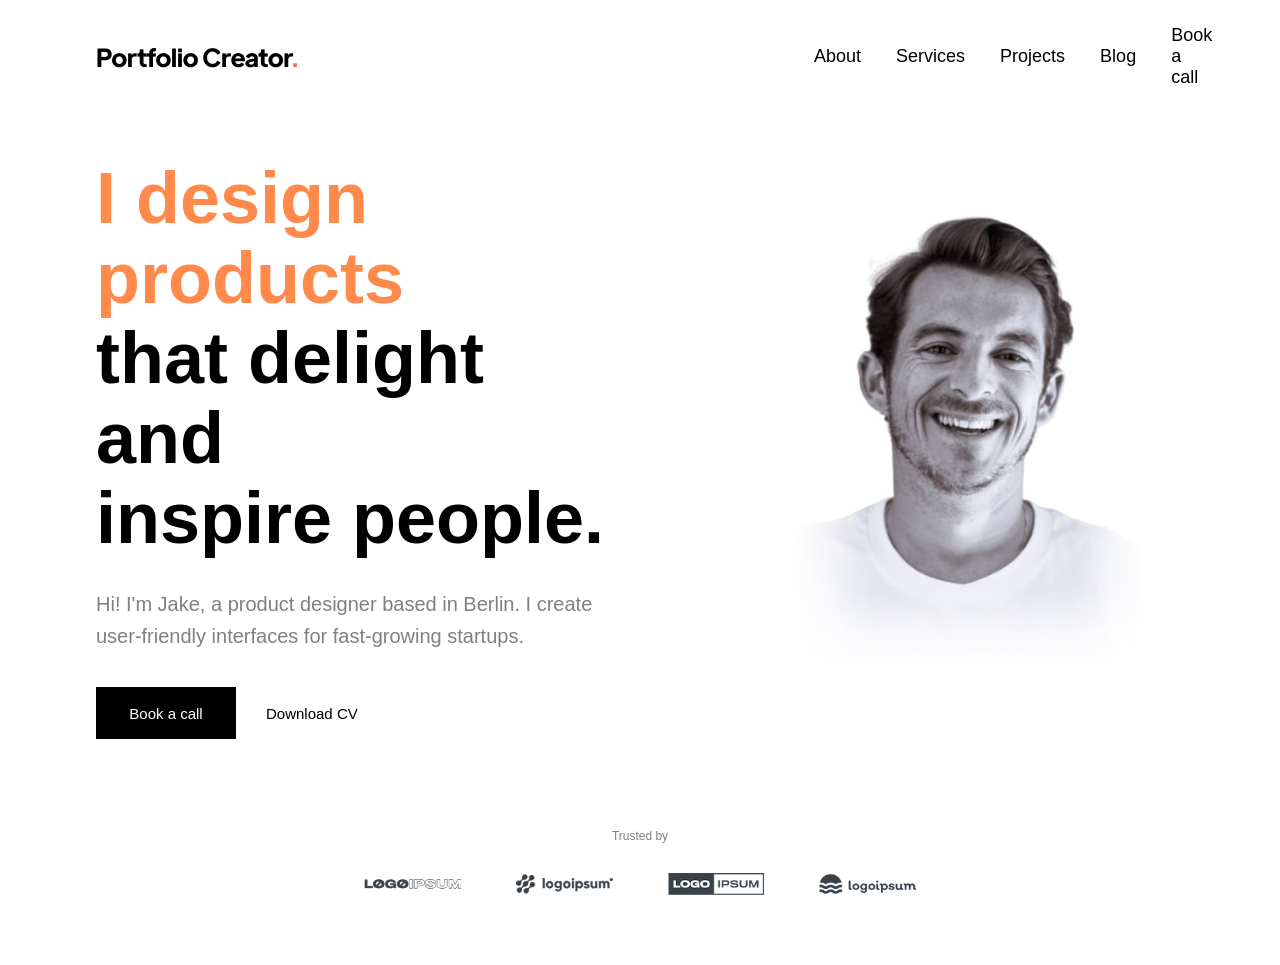
==== homework16-2/index.html @ c56724c5 "homework16" ====
<!doctype html>
<html lang="en">
  <head>
    <meta charset="UTF-8" />
    <meta name="viewport" content="width=device-width, initial-scale=1.0" />
    <title>portfolio creator</title>
    <link rel="stylesheet" href="./style.css" />
  </head>
  <body>
    <div class="container1">
      <div class="header">
        <img src="./IMAGE (9).png" alt="" />

        <a href="" class="link1" style="padding-left: 480px;">About</a>
        <a href="" class="link1">Services</a>
        <a href="" class="link1">Projects</a>
        <a href="" class="link1">Blog</a>
        <a href="" class="link1">Book a call</a>

        <svg
          xmlns="http://www.w3.org/2000/svg"
          fill="none"
          viewBox="0 0 24 24"
          stroke-width="1.5"
          stroke="currentColor"
          class="size-6"
        >
          <path
            stroke-linecap="round"
            stroke-linejoin="round"
            d="M17.25 8.25 21 12m0 0-3.75 3.75M21 12H3"
          />
        </svg>
      </div>

      <div class="div4">

        <div class="div5">

          <h1 class="title1">
            <span class="span1">I design products</span><br />
            that delight and<br />
            inspire people.
          </h1>

          <p class="text2">
            Hi! I'm Jake, a product designer based in Berlin. I create
            user-friendly interfaces for fast-growing startups.
          </p>

          <div class="div6">

            <button class="button1">Book a call</button>
            <a href="" class="link2">Download CV</a>

          </div>

        </div>

        <div class="div7">
          <img src="./IMAGE (10).png" alt="" class="img1" />
        </div>

      </div>

      <div class="div8">

        <p class="text3">Trusted by</p>

        <div class="div9">

          <img src="./IMAGE (11).png" alt="" class="img2" />
          <img src="./IMAGE (12).png" alt="" class="img2" />
          <img src="./IMAGE (13).png" alt="" class="img2" />
          <img src="./IMAGE (14).png" alt="" class="img2" />
        </div>

      </div>

    </div>
    
  </body>
</html>
---- homework16-2/style.css ----
* {
  margin: 0;
  padding: 0;
  font-family: Arial, Helvetica, sans-serif;
}
.container1{
  width: 100%;
  background-color: white;
}
.header{
  width: 85%;
  margin: auto;
  display: flex;
  gap: 35px;
  align-items: center;
  padding-top: 25px;
}
.size-6{
    max-width: 18px;
}
.link1{
  text-decoration: none;
  color: black;
  font-size: 18px;
}
.div4{
  width: 85%;
  margin: auto;
  display: flex;
  justify-content: space-between;
  align-items: center;
  padding-top: 70px;
}
.div5{
  width: 48%;
}
.title1{
  font-size: 72px;
  line-height: 80px;
  color: black;
}
.span1{
  color: #ff8a4c;
}
.text2{
  font-size: 20px;
  line-height: 32px;
  color: grey;
  padding-top: 30px;
  max-width: 520px;
}
.div6{
  display: flex;
  gap: 30px;
  padding-top: 35px;
  align-items: center;
}
.button1{
  width: 140px;
  height: 52px;
  background-color: black;
  color: white;
  border: none;
  font-size: 15px;
  cursor: pointer;
}
.link2{
  text-decoration: none;
  color: black;
  font-size: 15px;
}
.div7{
  width: 42%;
  text-align: right;
}
.img1{
  width: 430px;
}
.div8{
  width: 85%;
  margin: auto;
  text-align: center;
  padding-top: 90px;
  padding-bottom: 70px;
}
.text3{
  font-size: 12px;
  color: grey;
  padding-bottom: 30px;
}
.div9{
  display: flex;
  justify-content: center;
  gap: 55px;
}
.img2{
  height: 22px;
}
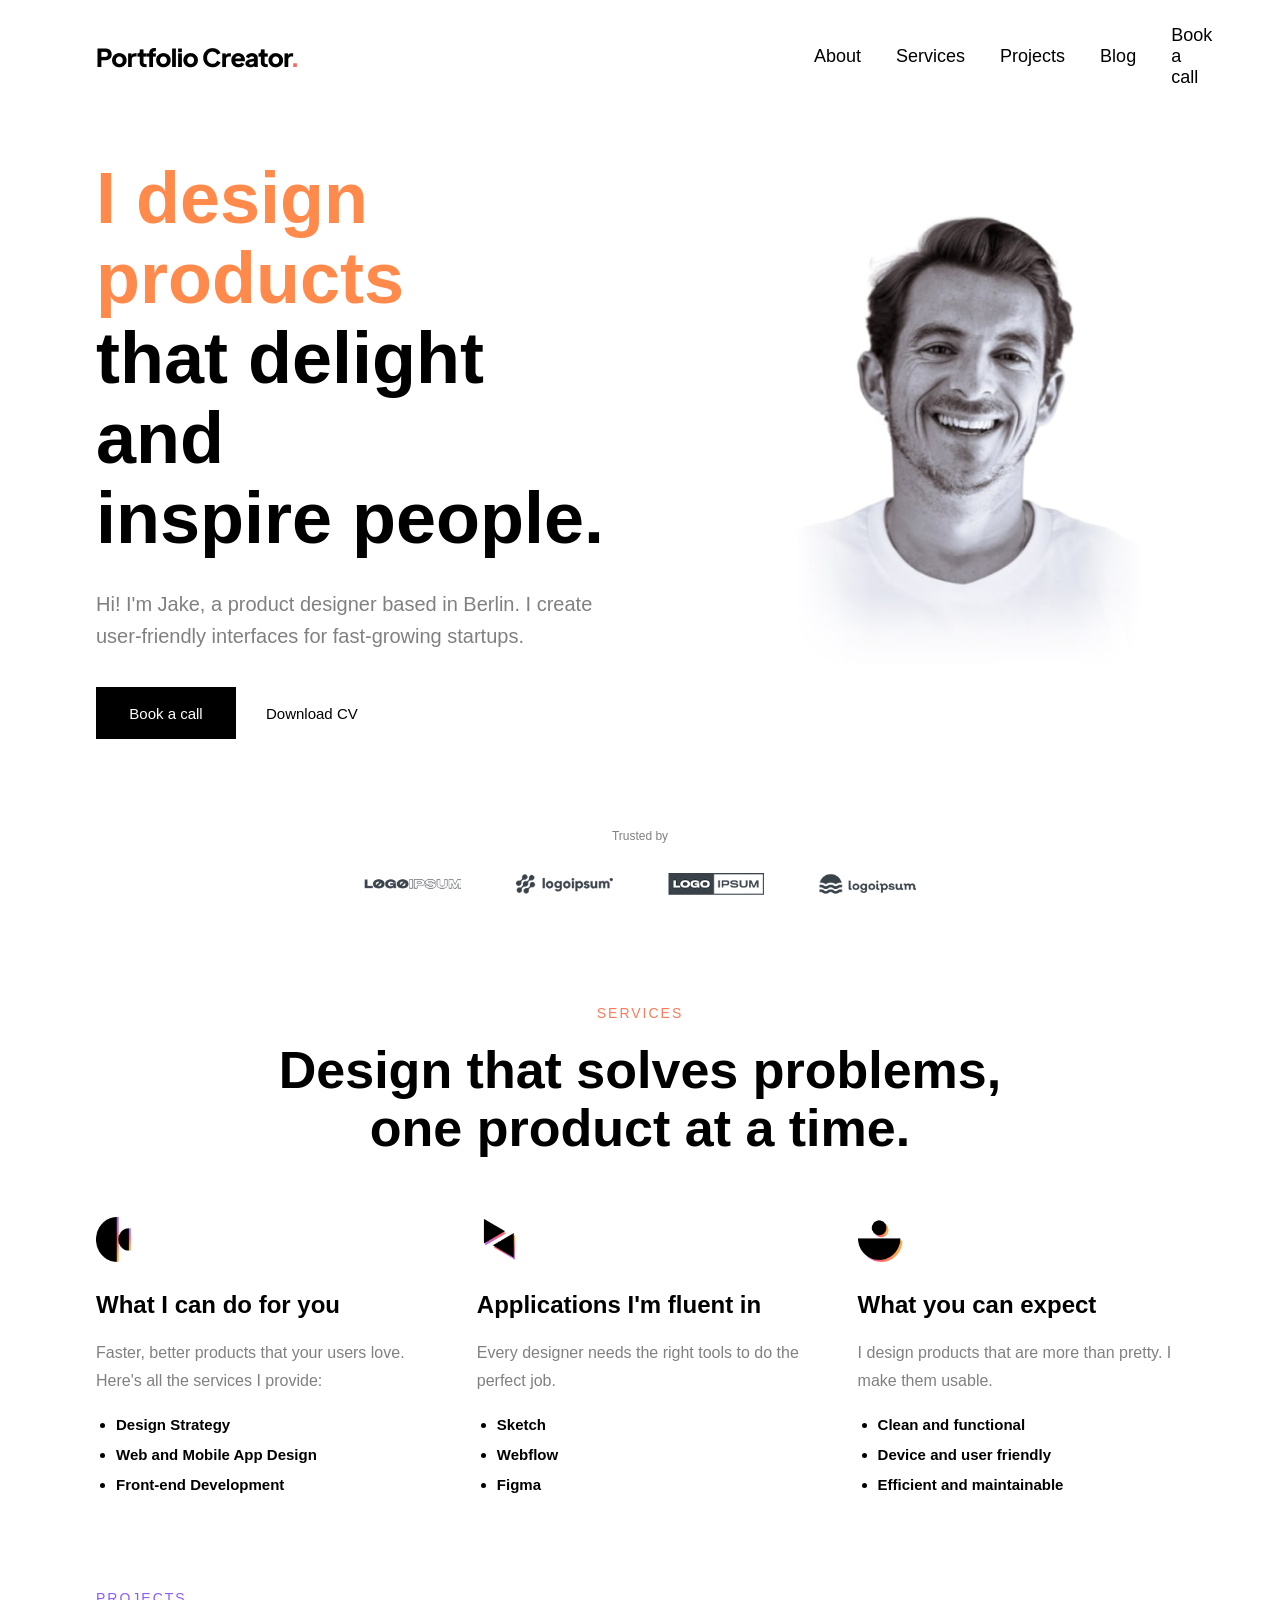
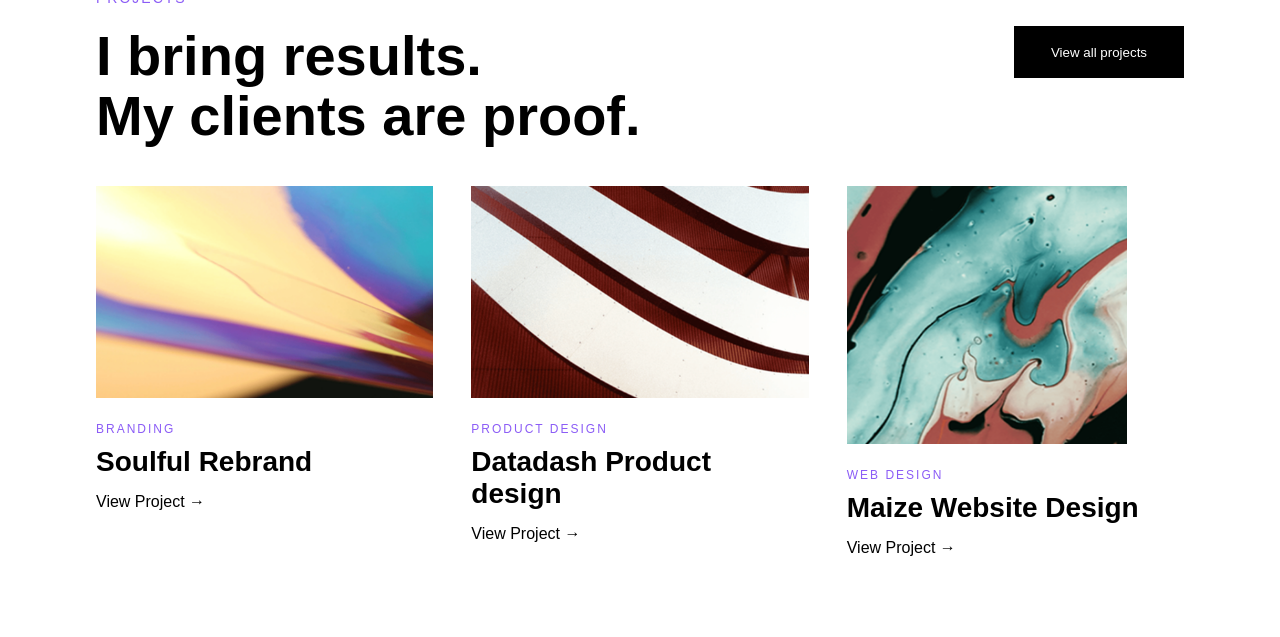
==== commit 2e2ee7a1: "homework16" ====
--- a/homework16-2/index.html
+++ b/homework16-2/index.html
@@ -11,7 +11,7 @@
       <div class="header">
         <img src="./IMAGE (9).png" alt="" />
 
-        <a href="" class="link1" style="padding-left: 480px;">About</a>
+        <a href="" class="link1" style="padding-left: 480px">About</a>
         <a href="" class="link1">Services</a>
         <a href="" class="link1">Projects</a>
         <a href="" class="link1">Blog</a>
@@ -31,18 +31,17 @@
             d="M17.25 8.25 21 12m0 0-3.75 3.75M21 12H3"
           />
         </svg>
+
       </div>
 
       <div class="div4">
 
         <div class="div5">
-
           <h1 class="title1">
             <span class="span1">I design products</span><br />
             that delight and<br />
             inspire people.
           </h1>
-
           <p class="text2">
             Hi! I'm Jake, a product designer based in Berlin. I create
             user-friendly interfaces for fast-growing startups.
@@ -52,21 +51,18 @@
 
             <button class="button1">Book a call</button>
             <a href="" class="link2">Download CV</a>
-
           </div>
-
         </div>
 
         <div class="div7">
+
           <img src="./IMAGE (10).png" alt="" class="img1" />
         </div>
-
       </div>
 
       <div class="div8">
 
         <p class="text3">Trusted by</p>
-
         <div class="div9">
 
           <img src="./IMAGE (11).png" alt="" class="img2" />
@@ -74,10 +70,107 @@
           <img src="./IMAGE (13).png" alt="" class="img2" />
           <img src="./IMAGE (14).png" alt="" class="img2" />
         </div>
+      </div>
+    </div>
+
+    <p class="text4">SERVICES</p>
+    <h1 class="title2">
+      Design that solves problems,<br />
+      one product at a time.
+    </h1>
+
+    <div class="div10">
+
+      <div class="div11">
+
+        <img src="./IMAGE (15).png" class="img3" />
+
+        <h2 class="in-title1">What I can do for you</h2>
+        <p class="parag1">
+          Faster, better products that your users love. Here's all the services
+          I provide:
+        </p>
+
+        <ul class="list1">
+          <li>Design Strategy</li>
+          <li>Web and Mobile App Design</li>
+          <li>Front-end Development</li>
+        </ul>
+      </div>
+
+      <div class="div11">
+
+        <img src="./IMAGE (16).png" class="img3" />
+
+        <h2 class="in-title1">Applications I'm fluent in</h2>
+        <p class="parag1">
+          Every designer needs the right tools to do the perfect job.
+        </p>
+
+        <ul class="list1">
+          <li>Sketch</li>
+          <li>Webflow</li>
+          <li>Figma</li>
+        </ul>
+      </div>
+
+      <div class="div11">
+        <img src="./IMAGE (17).png" class="img3" />
+
+        <h2 class="in-title1">What you can expect</h2>
+        <p class="parag1">
+          I design products that are more than pretty. I make them usable.
+        </p>
+
+        <ul class="list1">
+          <li>Clean and functional</li>
+          <li>Device and user friendly</li>
+          <li>Efficient and maintainable</li>
+        </ul>
+      </div>
+    </div>
+
+    <p class="text5">PROJECTS</p>
+
+    <div class="div12">
+
+      <h1 class="title3">
+        I bring results.<br />
+        My clients are proof.
+      </h1>
+
+      <button class="button2">View all projects</button>
+    </div>
+
+    <div class="div13">
+      <div class="div14">
+
+        <img src="./IMAGE (18).png" class="img4" />
+
+        <p class="text6">BRANDING</p>
+        <h2 class="in-title2">Soulful Rebrand</h2>
+
+        <a href="" class="link3"> View Project → </a>
+      </div>
+
+      <div class="div14">
+
+        <img src="./IMAGE (19).png" class="img4" />
+
+        <p class="text6">PRODUCT DESIGN</p>
+        <h2 class="in-title2">Datadash Product design</h2>
+        <a href="" class="link3"> View Project → </a>
+      </div>
+
+      <div class="div14">
+
+        <img src="./IMAGE (20).png" class="img4" style="max-width: 280px; max-height: 258px;"/>
+        <p class="text6">WEB DESIGN</p>
+        <h2 class="in-title2">Maize Website Design</h2>
+        <a href="" class="link3"> View Project → </a>
 
       </div>
+    </div>
 
-    </div>
-    
   </body>
 </html>
--- a/homework16-2/style.css
+++ b/homework16-2/style.css
@@ -3,11 +3,11 @@
   padding: 0;
   font-family: Arial, Helvetica, sans-serif;
 }
-.container1{
+.container1 {
   width: 100%;
   background-color: white;
 }
-.header{
+.header {
   width: 85%;
   margin: auto;
   display: flex;
@@ -15,15 +15,15 @@
   align-items: center;
   padding-top: 25px;
 }
-.size-6{
-    max-width: 18px;
+.size-6 {
+  max-width: 18px;
 }
-.link1{
+.link1 {
   text-decoration: none;
   color: black;
   font-size: 18px;
 }
-.div4{
+.div4 {
   width: 85%;
   margin: auto;
   display: flex;
@@ -31,31 +31,31 @@
   align-items: center;
   padding-top: 70px;
 }
-.div5{
+.div5 {
   width: 48%;
 }
-.title1{
+.title1 {
   font-size: 72px;
   line-height: 80px;
   color: black;
 }
-.span1{
+.span1 {
   color: #ff8a4c;
 }
-.text2{
+.text2 {
   font-size: 20px;
   line-height: 32px;
   color: grey;
   padding-top: 30px;
   max-width: 520px;
 }
-.div6{
+.div6 {
   display: flex;
   gap: 30px;
   padding-top: 35px;
   align-items: center;
 }
-.button1{
+.button1 {
   width: 140px;
   height: 52px;
   background-color: black;
@@ -64,35 +64,136 @@
   font-size: 15px;
   cursor: pointer;
 }
-.link2{
+.link2 {
   text-decoration: none;
   color: black;
   font-size: 15px;
 }
-.div7{
+.div7 {
   width: 42%;
   text-align: right;
 }
-.img1{
+.img1 {
   width: 430px;
 }
-.div8{
+.div8 {
   width: 85%;
   margin: auto;
   text-align: center;
   padding-top: 90px;
   padding-bottom: 70px;
 }
-.text3{
+.text3 {
   font-size: 12px;
   color: grey;
   padding-bottom: 30px;
 }
-.div9{
+.div9 {
   display: flex;
   justify-content: center;
   gap: 55px;
 }
-.img2{
+.img2 {
   height: 22px;
 }
+.text4 {
+  text-align: center;
+  color: #ff7a59;
+  font-size: 14px;
+  letter-spacing: 2px;
+  padding-top: 40px;
+}
+.title2 {
+  text-align: center;
+  font-size: 52px;
+  line-height: 58px;
+  padding-top: 20px;
+  padding-bottom: 60px;
+}
+.div10 {
+  width: 85%;
+  margin: auto;
+  display: flex;
+  justify-content: space-between;
+  padding-bottom: 90px;
+}
+.div11 {
+  width: 30%;
+}
+.img3 {
+  width: 45px;
+  padding-bottom: 25px;
+}
+.in-title1 {
+  font-size: 24px;
+  padding-bottom: 20px;
+}
+.parag1 {
+  font-size: 16px;
+  line-height: 28px;
+  color: grey;
+  padding-bottom: 15px;
+}
+.list1 {
+  margin-left: 20px;
+}
+.list1 li {
+  font-size: 15px;
+  line-height: 30px;
+  font-weight: bold;
+}
+.text5 {
+  width: 85%;
+  margin: auto;
+  color: #8b5cf6;
+  font-size: 14px;
+  letter-spacing: 2px;
+  padding-bottom: 20px;
+}
+.div12 {
+  width: 85%;
+  margin: auto;
+  display: flex;
+  justify-content: space-between;
+  padding-bottom: 40px;
+}
+.title3 {
+  font-size: 56px;
+  line-height: 60px;
+}
+.button2 {
+  width: 170px;
+  height: 52px;
+  background: black;
+  color: white;
+  border: none;
+}
+.div13 {
+  width: 85%;
+  margin: auto;
+  display: flex;
+  justify-content: space-between;
+  padding-bottom: 80px;
+}
+.div14 {
+  width: 31%;
+}
+.img4 {
+  width: 100%;
+  padding-bottom: 20px;
+}
+.text6 {
+  color: #8b5cf6;
+  font-size: 12px;
+  letter-spacing: 2px;
+  padding-bottom: 10px;
+}
+.in-title2 {
+  font-size: 28px;
+  padding-bottom: 15px;
+}
+.link3 {
+  text-decoration: none;
+  color: black;
+}
+
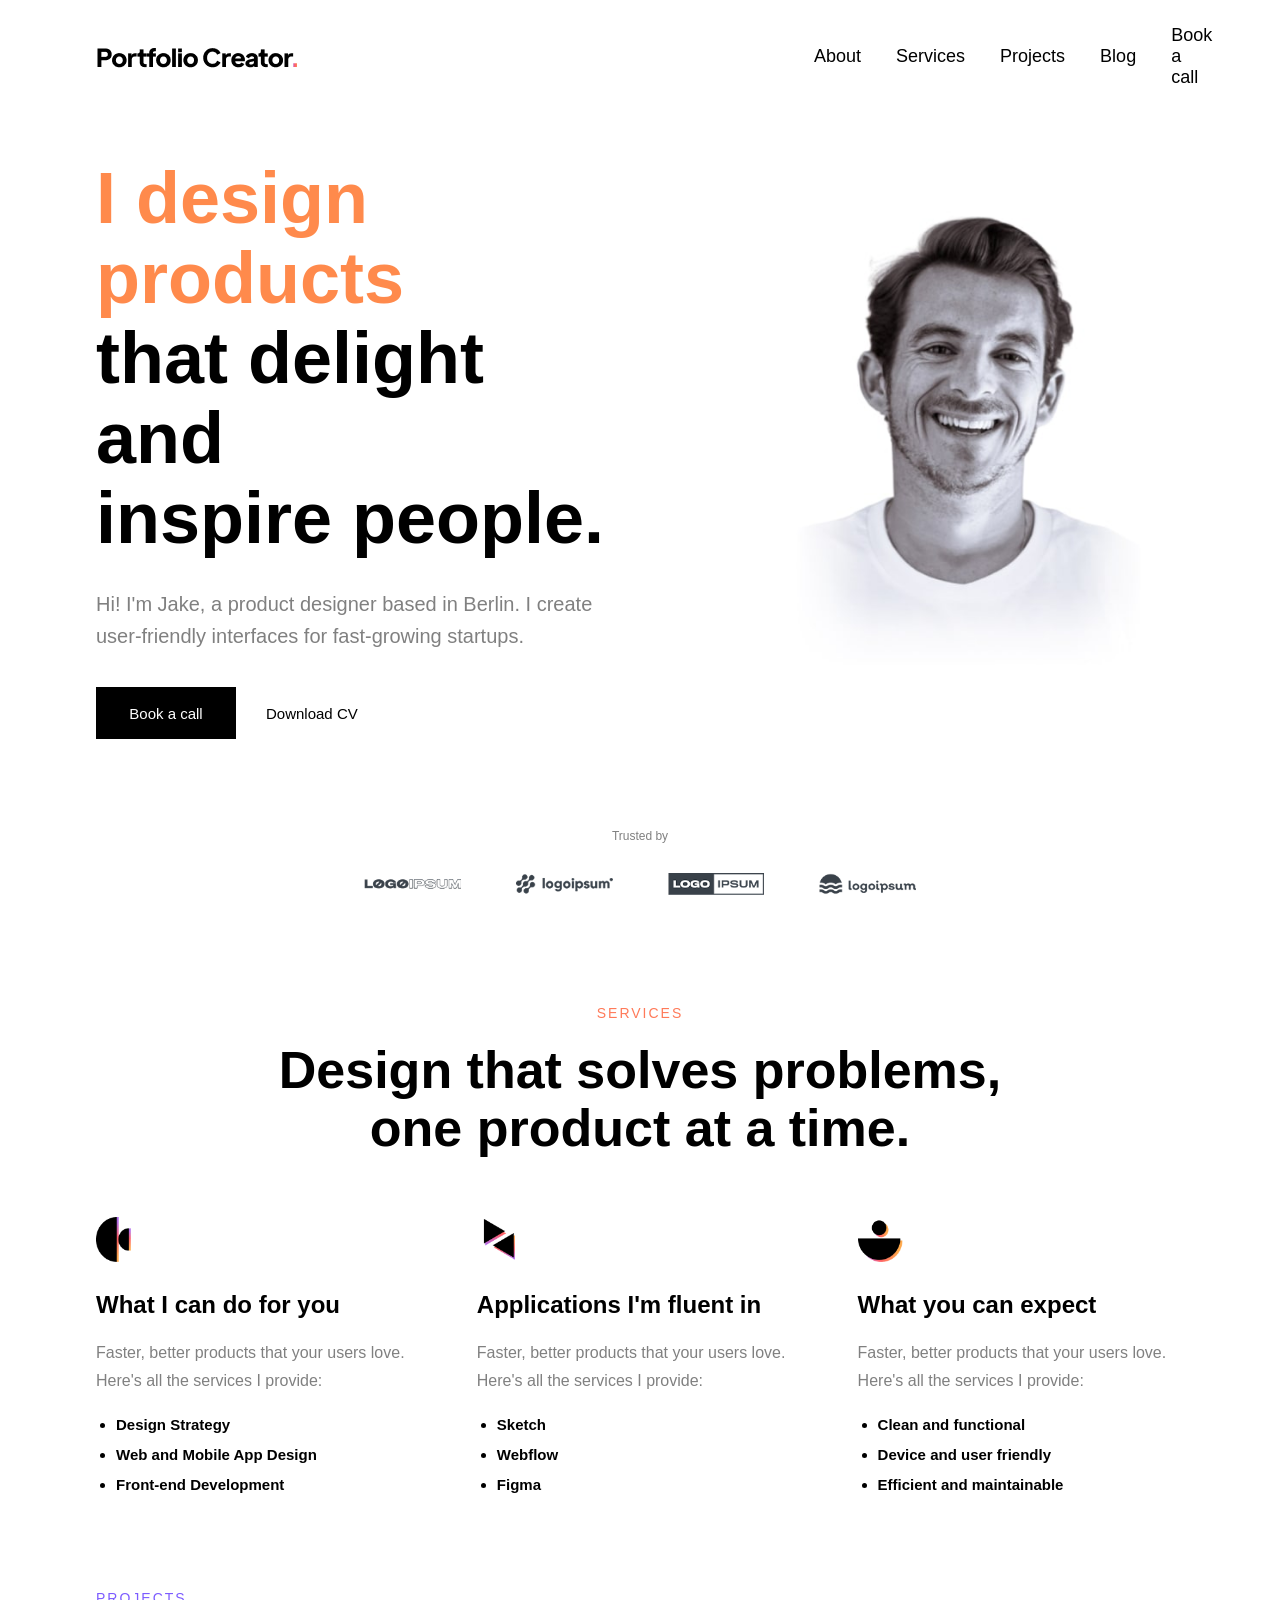
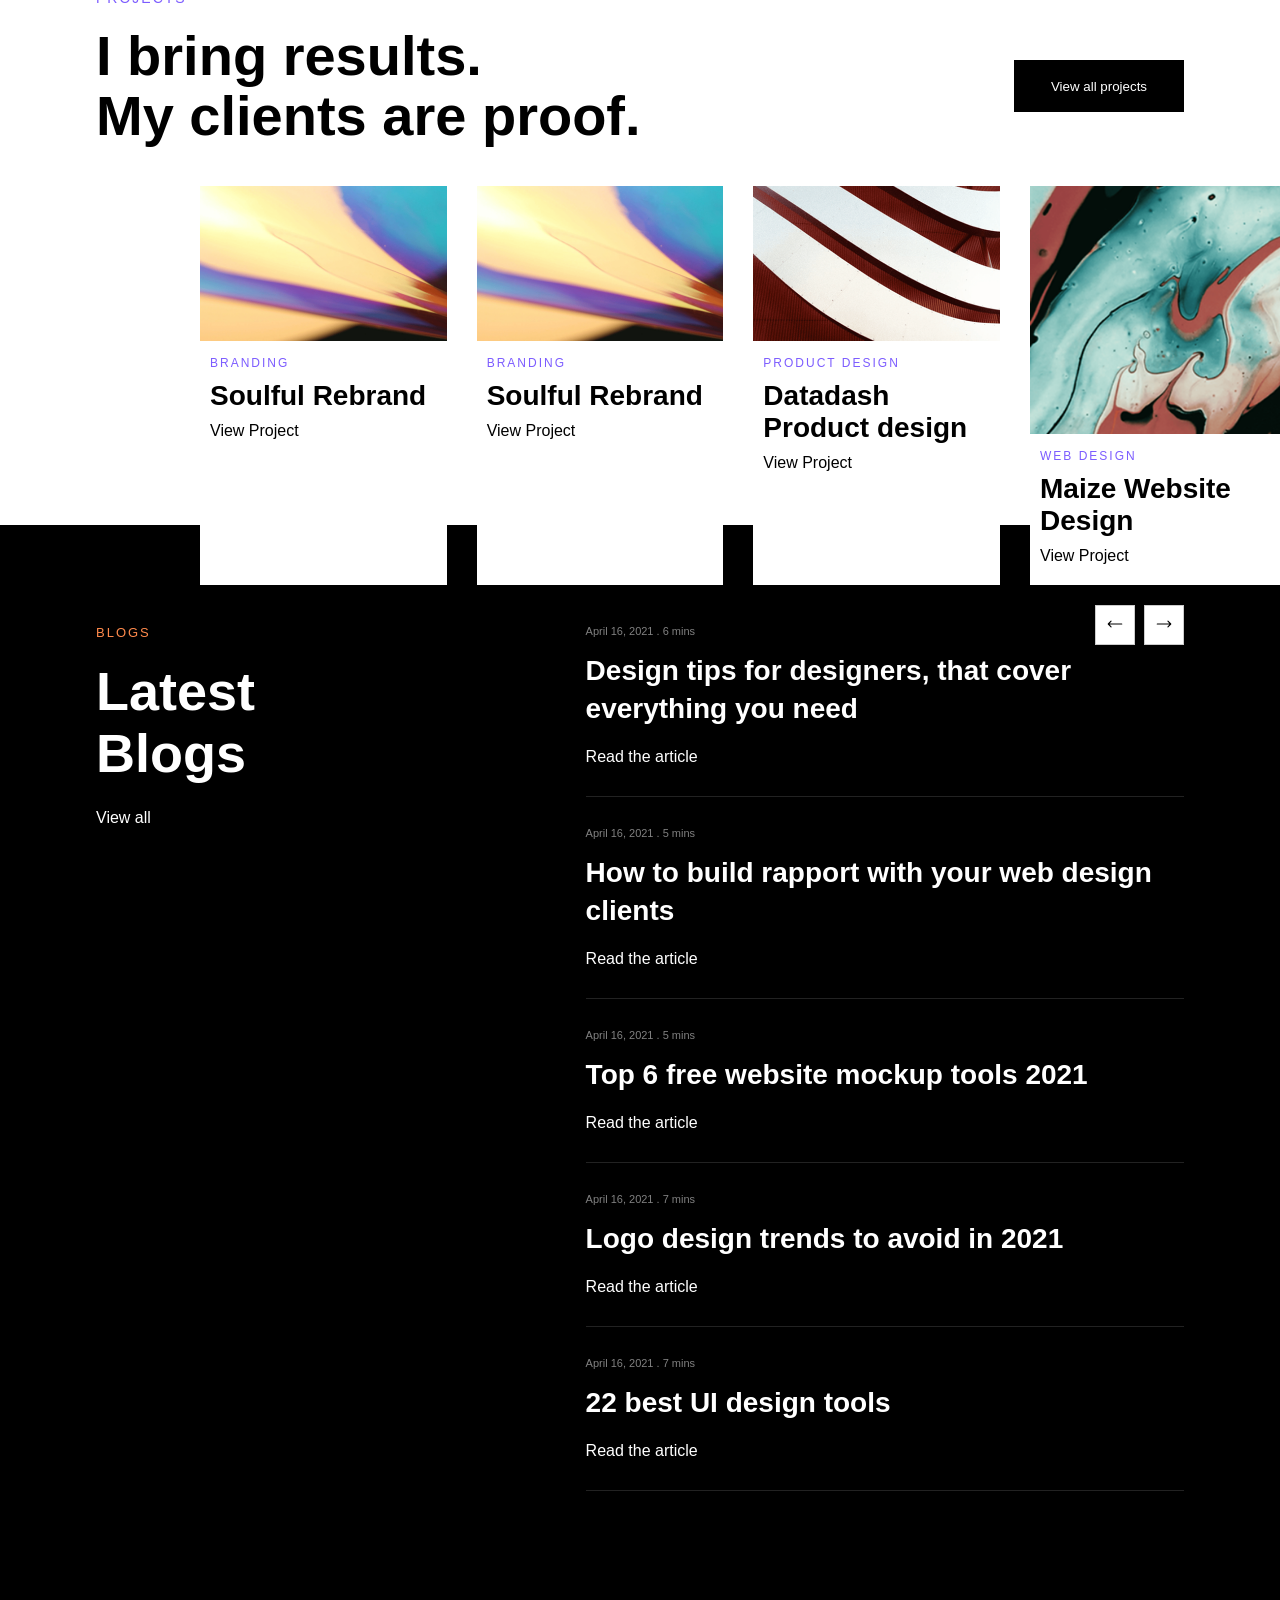
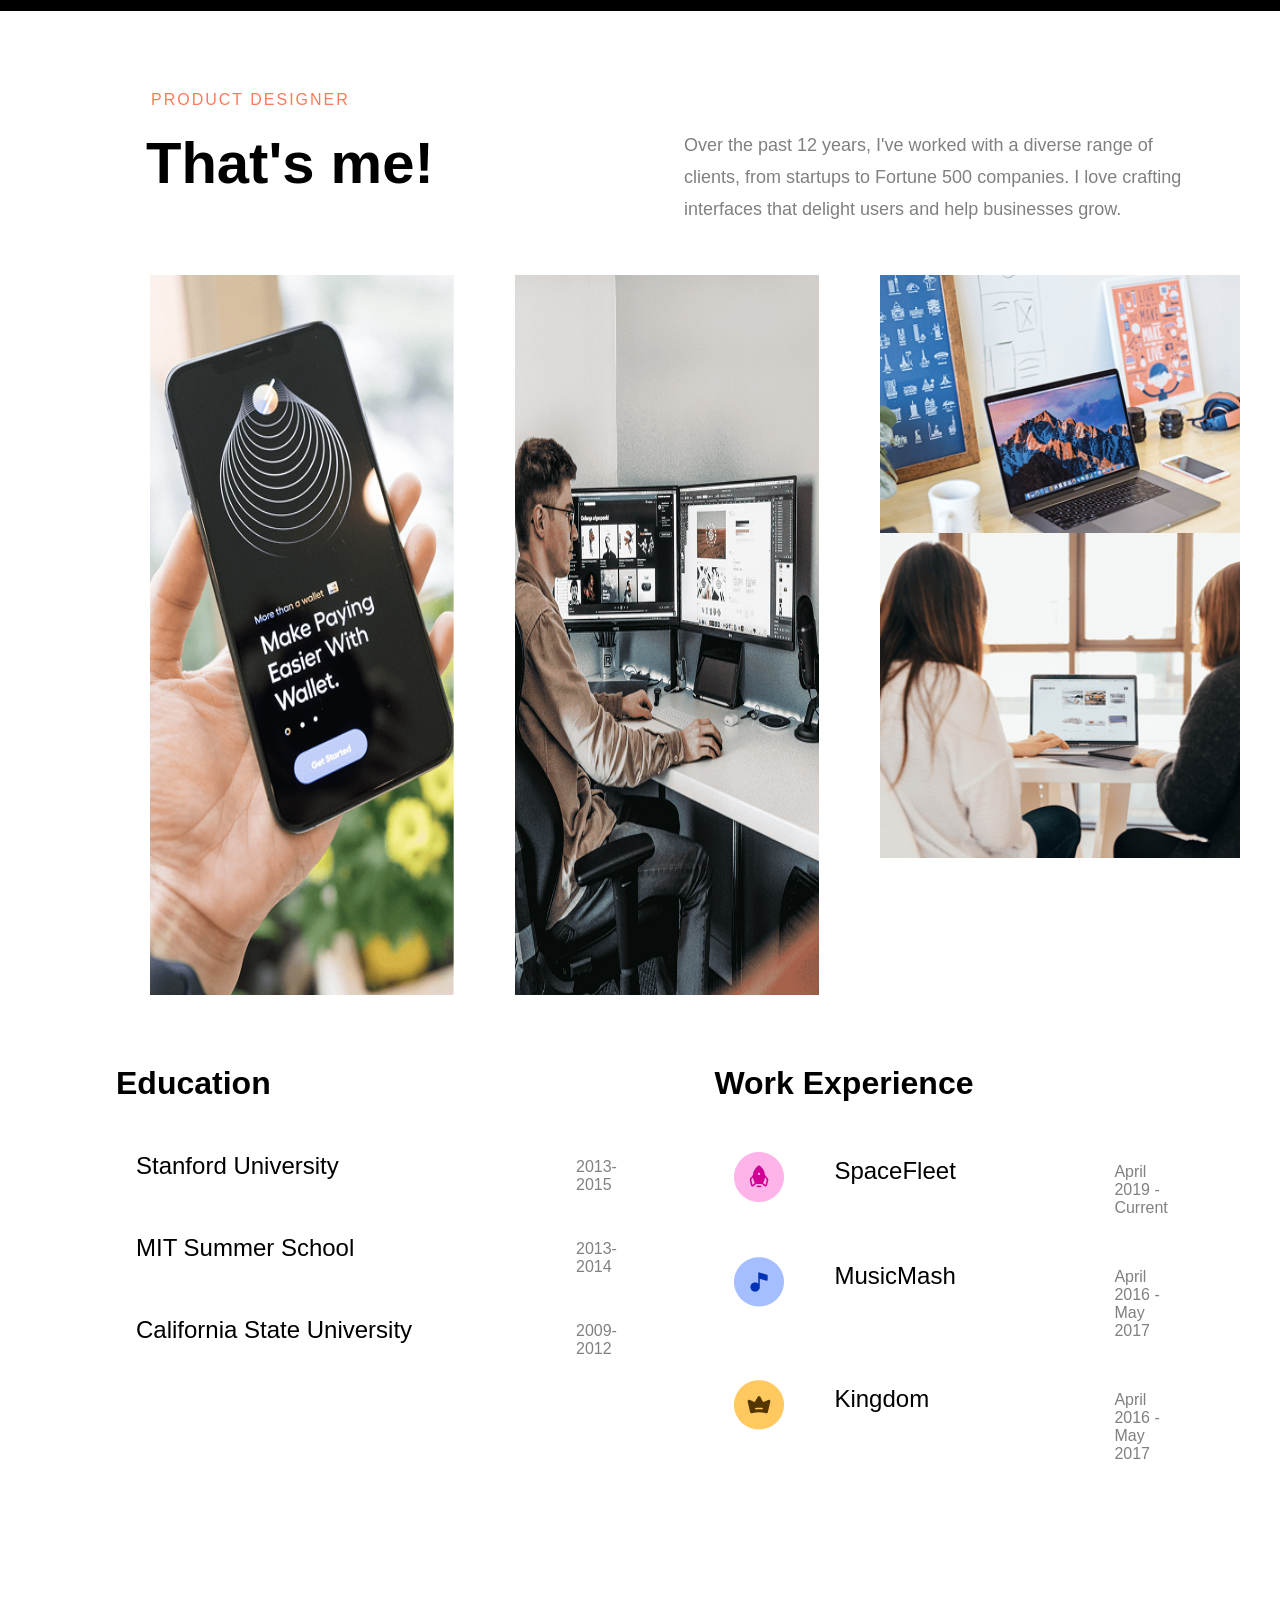
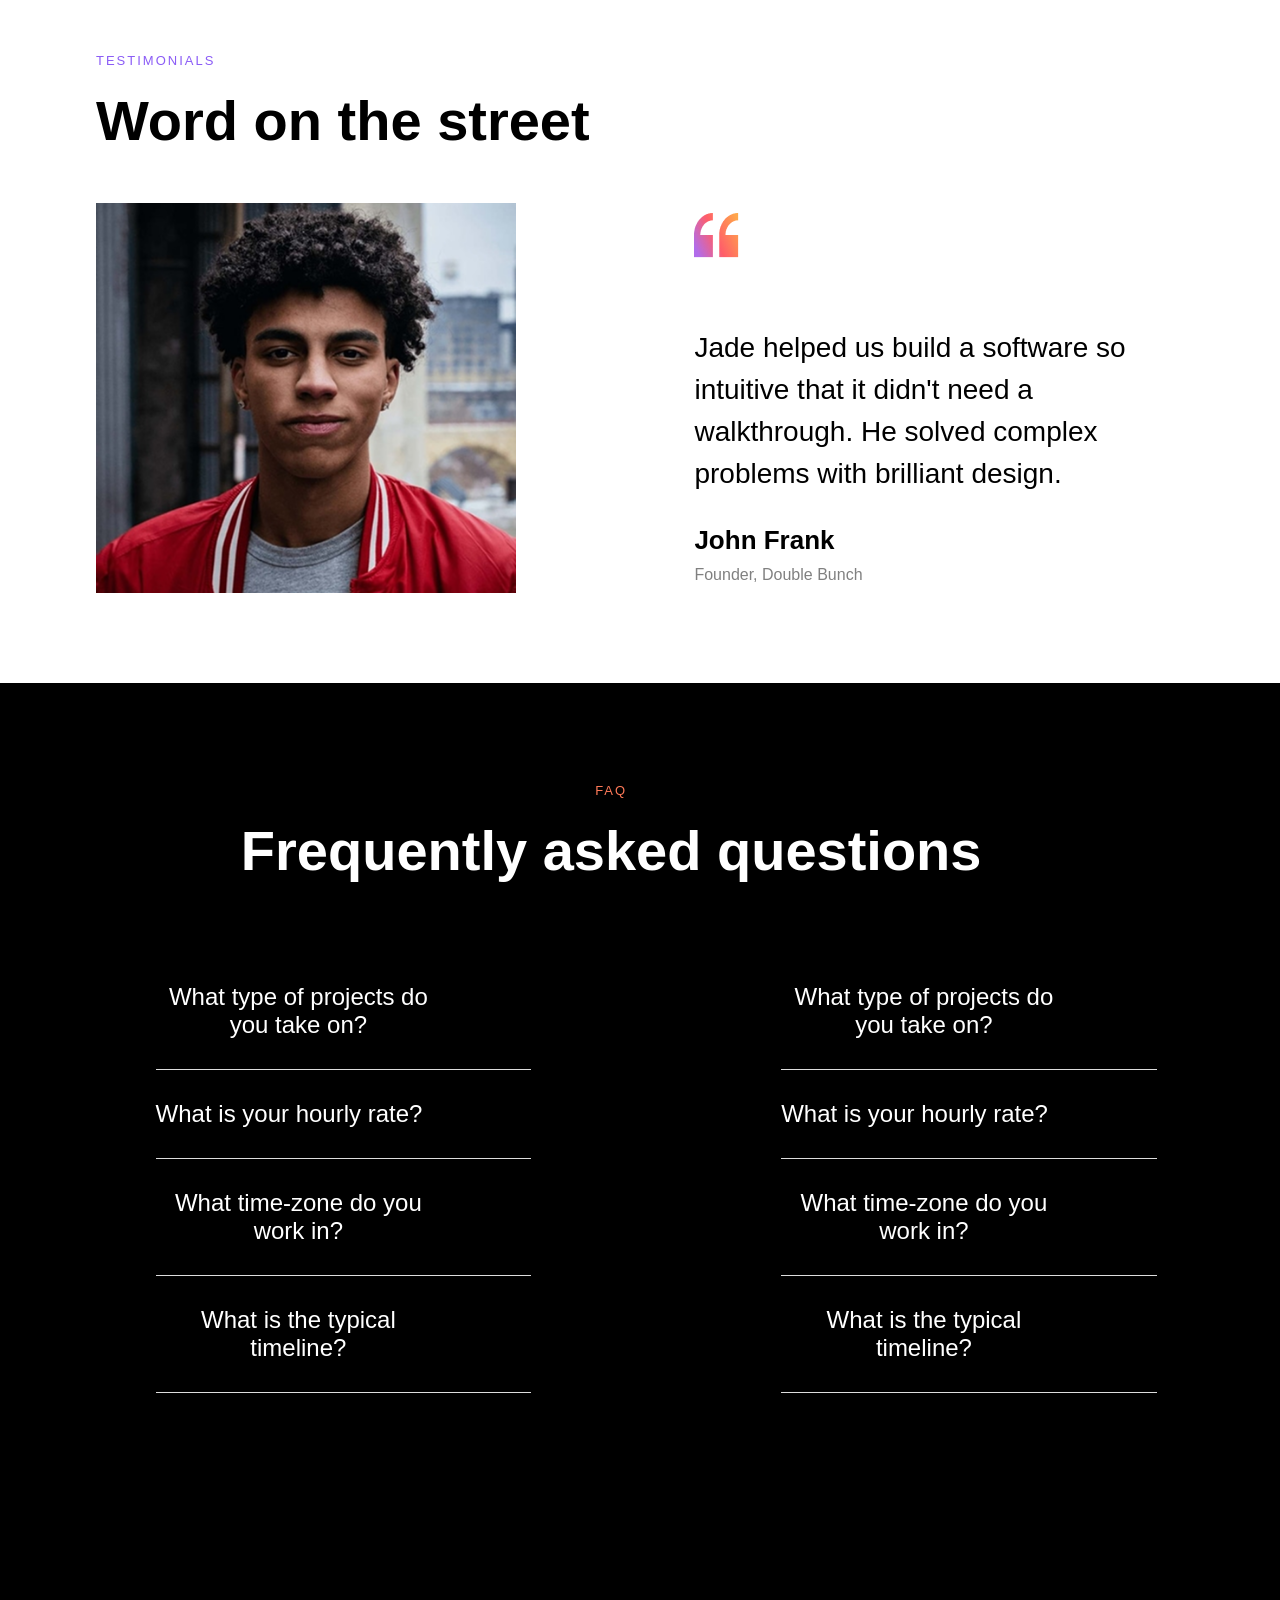
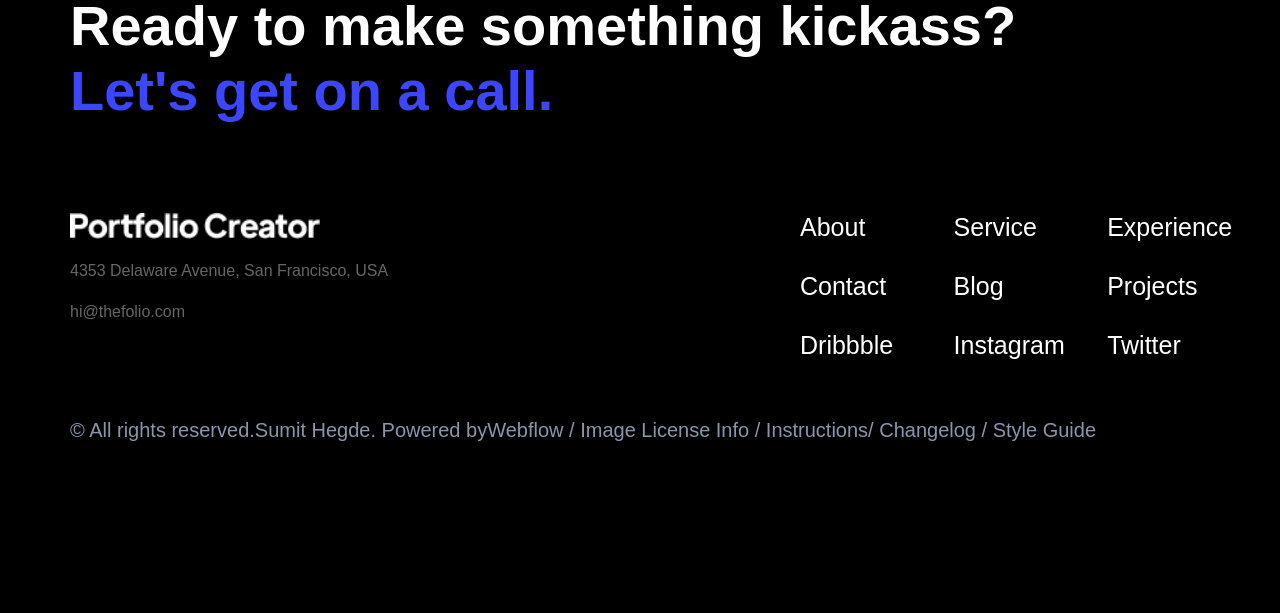
==== commit 59a2de38: "homework16" ====
--- a/homework16-2/index.html
+++ b/homework16-2/index.html
@@ -31,11 +31,9 @@
             d="M17.25 8.25 21 12m0 0-3.75 3.75M21 12H3"
           />
         </svg>
-
       </div>
 
       <div class="div4">
-
         <div class="div5">
           <h1 class="title1">
             <span class="span1">I design products</span><br />
@@ -48,23 +46,19 @@
           </p>
 
           <div class="div6">
-
             <button class="button1">Book a call</button>
             <a href="" class="link2">Download CV</a>
           </div>
         </div>
 
         <div class="div7">
-
           <img src="./IMAGE (10).png" alt="" class="img1" />
         </div>
       </div>
 
       <div class="div8">
-
         <p class="text3">Trusted by</p>
         <div class="div9">
-
           <img src="./IMAGE (11).png" alt="" class="img2" />
           <img src="./IMAGE (12).png" alt="" class="img2" />
           <img src="./IMAGE (13).png" alt="" class="img2" />
@@ -73,16 +67,14 @@
       </div>
     </div>
 
-    <p class="text4">SERVICES</p>
+    <p class="container2">SERVICES</p>
     <h1 class="title2">
       Design that solves problems,<br />
       one product at a time.
     </h1>
 
     <div class="div10">
-
       <div class="div11">
-
         <img src="./IMAGE (15).png" class="img3" />
 
         <h2 class="in-title1">What I can do for you</h2>
@@ -99,12 +91,12 @@
       </div>
 
       <div class="div11">
-
         <img src="./IMAGE (16).png" class="img3" />
 
         <h2 class="in-title1">Applications I'm fluent in</h2>
         <p class="parag1">
-          Every designer needs the right tools to do the perfect job.
+          Faster, better products that your users love. Here's all the services
+          I provide:
         </p>
 
         <ul class="list1">
@@ -119,7 +111,8 @@
 
         <h2 class="in-title1">What you can expect</h2>
         <p class="parag1">
-          I design products that are more than pretty. I make them usable.
+          Faster, better products that your users love. Here's all the services
+          I provide:
         </p>
 
         <ul class="list1">
@@ -130,10 +123,9 @@
       </div>
     </div>
 
-    <p class="text5">PROJECTS</p>
+    <p class="container3">PROJECTS</p>
 
     <div class="div12">
-
       <h1 class="title3">
         I bring results.<br />
         My clients are proof.
@@ -143,34 +135,302 @@
     </div>
 
     <div class="div13">
-      <div class="div14">
-
+      <div class="div14" style="margin-left: 200px;">
         <img src="./IMAGE (18).png" class="img4" />
 
-        <p class="text6">BRANDING</p>
+        <p class="text6" ">BRANDING</p>
+
         <h2 class="in-title2">Soulful Rebrand</h2>
 
-        <a href="" class="link3"> View Project → </a>
-      </div>
-
-      <div class="div14">
-
+        <p class="link3">View Project</p>
+      </div>
+
+       <div class="div14" style="margin-left: 30px;">
+        <img src="./IMAGE (18).png" class="img4" />
+
+        <p class="text6" ">BRANDING</p>
+
+        <h2 class="in-title2">Soulful Rebrand</h2>
+
+        <p class="link3">View Project</p>
+      </div>
+
+      <div class="div14" style="margin-left: 30px;">
         <img src="./IMAGE (19).png" class="img4" />
 
         <p class="text6">PRODUCT DESIGN</p>
+
         <h2 class="in-title2">Datadash Product design</h2>
-        <a href="" class="link3"> View Project → </a>
-      </div>
-
-      <div class="div14">
-
-        <img src="./IMAGE (20).png" class="img4" style="max-width: 280px; max-height: 258px;"/>
+
+        <p class="link3">View Project</p>
+      </div>
+
+      
+
+      <div class="div14" style="margin-left: 30px;">
+        <img src="./IMAGE (20).png" class="img4" style="width: 250px" />
+
         <p class="text6">WEB DESIGN</p>
+
         <h2 class="in-title2">Maize Website Design</h2>
-        <a href="" class="link3"> View Project → </a>
-
-      </div>
-    </div>
-
+
+        <p class="link3">View Project</p>
+      </div>
+    </div>
+
+    <div class="div15">
+      <button class="button3">
+        <svg
+          xmlns="http://www.w3.org/2000/svg"
+          fill="none"
+          viewBox="0 0 24 24"
+          stroke-width="1.5"
+          stroke="currentColor"
+          class="size-6"
+        >
+          <path
+            stroke-linecap="round"
+            stroke-linejoin="round"
+            d="M6.75 15.75 3 12m0 0 3.75-3.75M3 12h18"
+          />
+        </svg>
+      </button>
+      <button class="button3">
+        <svg
+          xmlns="http://www.w3.org/2000/svg"
+          fill="none"
+          viewBox="0 0 24 24"
+          stroke-width="1.5"
+          stroke="currentColor"
+          class="size-6"
+        >
+          <path
+            stroke-linecap="round"
+            stroke-linejoin="round"
+            d="M17.25 8.25 21 12m0 0-3.75 3.75M21 12H3"
+          />
+        </svg>
+      </button>
+    </div>
+
+    <div class="container4">
+      <div class="div17">
+        <div class="div18">
+          <p class="text7">BLOGS</p>
+
+          <h1 class="title4">Latest Blogs</h1>
+
+          <p class="link4">View all</p>
+        </div>
+
+        <div class="div19">
+          <div class="div20">
+            <p class="text8">April 16, 2021 . 6 mins</p>
+
+            <h2 class="in-title3">
+              Design tips for designers, that cover everything you need
+            </h2>
+
+            <p class="link5">Read the article</p>
+          </div>
+
+          <div class="div20">
+            <p class="text8">April 16, 2021 . 5 mins</p>
+
+            <h2 class="in-title3">
+              How to build rapport with your web design clients
+            </h2>
+
+            <p class="link5">Read the article</p>
+          </div>
+
+          <div class="div20">
+            <p class="text8">April 16, 2021 . 5 mins</p>
+
+            <h2 class="in-title3">Top 6 free website mockup tools 2021</h2>
+
+            <p class="link5">Read the article</p>
+          </div>
+
+          <div class="div20">
+            <p class="text8">April 16, 2021 . 7 mins</p>
+
+            <h2 class="in-title3">Logo design trends to avoid in 2021</h2>
+
+            <p class="link5">Read the article</p>
+          </div>
+
+          <div class="div20">
+            <p class="text8">April 16, 2021 . 7 mins</p>
+
+            <h2 class="in-title3">22 best UI design tools</h2>
+
+            <p class="link5">Read the article</p>
+          </div>
+        </div>
+      </div>
+    </div>
+
+    <div class="div21">
+      <p class="text9">PRODUCT DESIGNER</p>
+
+      <div class="div22">
+        <h1 class="title5">That's me!</h1>
+
+        <p class="parag2">
+          Over the past 12 years, I've worked with a diverse range of clients,
+          from startups to Fortune 500 companies. I love crafting interfaces
+          that delight users and help businesses grow.
+        </p>
+      </div>
+
+      <div class="div23">
+        <img src="./IMAGE (21).png" class="img5" />
+        <img src="./IMAGE (22).png" class="img5" />
+
+        <div class="in-div1">
+          <img src="./IMAGE (23).png" class="img6" />
+          <img src="./IMAGE (24).png" class="img6" />
+        </div>
+      </div>
+
+      <div class="div24">
+        <div class="div25">
+          <h2 class="in-title4">Education</h2>
+
+          <p class="parag3">Stanford University</p>
+          <p class="parag4-1">2013-2015</p>
+          <p class="parag3">MIT Summer School</p>
+          <p class="parag4-1">2013-2014</p>
+          <p class="parag3">California State University</p>
+          <p class="parag4-1">2009-2012</p>
+        </div>
+
+        <div class="div25">
+          <h2 class="in-title4">Work Experience</h2>
+          <p class="parag3">
+            <img src="./IMAGE (25).png" alt="" class="img7" />SpaceFleet
+          </p>
+          <p class="parag4-2">April 2019 - Current</p>
+          <p class="parag3">
+            <img src="./IMAGE (26).png" alt="" class="img7" />MusicMash
+          </p>
+          <p class="parag4-2">April 2016 - May 2017</p>
+          <p class="parag3">
+            <img src="./IMAGE (27).png" alt="" class="img7" />Kingdom
+          </p>
+          <p class="parag4-2">April 2016 - May 2017</p>
+        </div>
+      </div>
+    </div>
+
+    <div class="container5">
+      <p class="text10">TESTIMONIALS</p>
+
+      <h1 class="title6">Word on the street</h1>
+
+      <div class="div27">
+        <img src="./Frame (1).png" class="img8" />
+        <div class="div28">
+          <img src="./Vector.png" alt="" class="img9" />
+          <p class="parag5">
+            Jade helped us build a software so intuitive that it didn't need a
+            walkthrough. He solved complex problems with brilliant design.
+          </p>
+
+          <h2 class="in-title5">John Frank</h2>
+
+          <p class="parag6">Founder, Double Bunch</p>
+        </div>
+      </div>
+    </div>
+
+    <div class="container6">
+      <p class="text11">FAQ</p>
+
+      <h1 class="title7">Frequently asked questions</h1>
+
+      <div class="container-in1">
+        <div class="in-container1">
+          <div class="div30">
+            <p>What type of projects do you take on?</p>
+          </div>
+
+          <div class="div30">
+            <p>What is your hourly rate?</p>
+          </div>
+
+          <div class="div30">
+            <p>What time-zone do you work in?</p>
+          </div>
+
+          <div class="div30">
+            <p>What is the typical timeline?</p>
+          </div>
+        </div>
+
+        <div class="in-container2">
+          <div class="div30">
+            <p>What type of projects do you take on?</p>
+          </div>
+
+          <div class="div30">
+            <p>What is your hourly rate?</p>
+          </div>
+
+          <div class="div30">
+            <p>What time-zone do you work in?</p>
+          </div>
+
+          <div class="div30">
+            <p>What is the typical timeline?</p>
+          </div>
+        </div>
+      </div>
+    </div>
+
+    <div class="container7">
+      
+      <div class="div31">
+        <h1 style="padding-top: 100px;">
+          Ready to make something kickass? <br />
+          <span class="span2">Let's get on a call.</span>
+        </h1>
+      </div>
+
+      <div class="div32">
+
+        <div class="in-div1">
+          <img src="./Vector (1).png" alt="">
+
+          <p class="parag7" style="width: 400px;">4353 Delaware Avenue, San Francisco, USA</p>
+          <p class="parag7">hi@thefolio.com</p>
+        </div>
+
+        <div class="in-div2" style=" margin-left: 480px;">
+          <a href="" class="link6">About</a>
+          <a href="" class="link6">Contact</a>
+          <a href="" class="link6">Dribbble</a>
+        </div>
+        <div class="in-div2">
+          <a href="" class="link6">Service</a>
+          <a href="" class="link6">Blog</a>
+          <a href="" class="link6">Instagram</a>
+        </div>
+        <div class="in-div2">
+          <a href="" class="link6">Experience</a>
+          <a href="" class="link6">Projects</a>
+          <a href="" class="link6">Twitter</a>
+        </div>
+      </div>
+
+      <div class="footer">
+        <a href="" class="link7">© All rights reserved.</a>
+        <a href="" class="link7">Sumit Hegde</a>
+        <a href="" class="link7">. Powered by</a>
+        <a href="" class="link7">Webflow / Image License Info / Instructions</a>
+        <a href="" class="link7">/ Changelog / Style Guide</a>
+      </div>
+    </div>
   </body>
 </html>
--- a/homework16-2/style.css
+++ b/homework16-2/style.css
@@ -96,7 +96,7 @@
 .img2 {
   height: 22px;
 }
-.text4 {
+.container2 {
   text-align: center;
   color: #ff7a59;
   font-size: 14px;
@@ -142,58 +142,385 @@
   line-height: 30px;
   font-weight: bold;
 }
-.text5 {
-  width: 85%;
-  margin: auto;
-  color: #8b5cf6;
+.container3 {
+  width: 85%;
+  margin: auto;
+  color: #7c5cff;
   font-size: 14px;
   letter-spacing: 2px;
   padding-bottom: 20px;
 }
+
 .div12 {
   width: 85%;
   margin: auto;
   display: flex;
   justify-content: space-between;
+  align-items: center;
   padding-bottom: 40px;
 }
+
 .title3 {
   font-size: 56px;
   line-height: 60px;
 }
+
 .button2 {
   width: 170px;
   height: 52px;
   background: black;
   color: white;
   border: none;
-}
+  cursor: pointer;
+}
+
 .div13 {
-  width: 85%;
-  margin: auto;
-  display: flex;
-  justify-content: space-between;
-  padding-bottom: 80px;
-}
+  width: 100%;
+  margin: auto;
+  display: flex;
+  justify-content: space-between;
+  padding-bottom: 20px;
+}
+
 .div14 {
   width: 31%;
-}
+  background: white;
+}
+
 .img4 {
   width: 100%;
-  padding-bottom: 20px;
-}
+  display: block;
+}
+
 .text6 {
-  color: #8b5cf6;
+  color: #7c5cff;
   font-size: 12px;
   letter-spacing: 2px;
-  padding-bottom: 10px;
-}
+  padding: 15px 0 10px 10px;
+}
+
 .in-title2 {
   font-size: 28px;
+  padding-left: 10px;
+  padding-bottom: 10px;
+}
+
+.link3 {
+  text-decoration: none;
+  color: black;
+  padding-left: 10px;
+  padding-bottom: 20px;
+  display: inline-block;
+}
+
+.div15 {
+  width: 85%;
+  margin: auto;
+  text-align: right;
+  padding-bottom: 80px;
+}
+
+.button3 {
+  width: 40px;
+  height: 40px;
+  border: 1px solid #ccc;
+  background: white;
+  margin-left: 5px;
+  cursor: pointer;
+}
+.container4 {
+  width: 100%;
+  background: black;
+  padding-top: 100px;
+  padding-bottom: 90px;
+  margin-top: -200px;
+}
+
+.div17 {
+  width: 85%;
+  margin: auto;
+  display: flex;
+  justify-content: space-between;
+}
+
+.div18 {
+  width: 28%;
+}
+
+.text7 {
+  color: #ff8a4c;
+  font-size: 13px;
+  letter-spacing: 2px;
+  padding-bottom: 20px;
+}
+
+.title4 {
+  font-size: 54px;
+  color: white;
+  padding-bottom: 25px;
+}
+
+.link4 {
+  text-decoration: none;
+  color: white;
+}
+
+.div19 {
+  width: 55%;
+}
+
+.div20 {
+  border-bottom: 1px solid #222;
+  padding-bottom: 30px;
+  margin-bottom: 30px;
+}
+
+.text8 {
+  font-size: 11px;
+  color: grey;
   padding-bottom: 15px;
 }
-.link3 {
-  text-decoration: none;
-  color: black;
-}
-
+
+.in-title3 {
+  font-size: 28px;
+  line-height: 38px;
+  color: white;
+  padding-bottom: 20px;
+}
+
+.link5 {
+  text-decoration: none;
+  color: white;
+}
+.div21 {
+  width: 85%;
+  margin: auto;
+  padding-top: 80px;
+  padding-bottom: 90px;
+}
+
+.text9 {
+  color: #ff7a59;
+  font-size: 16px;
+  letter-spacing: 2px;
+  padding-bottom: 20px;
+  padding-left: 55px;
+}
+
+.div22 {
+  display: flex;
+  justify-content: space-between;
+  padding-bottom: 50px;
+}
+
+.title5 {
+  font-size: 58px;
+  padding-left: 50px;
+}
+
+.parag2 {
+  max-width: 500px;
+  line-height: 32px;
+  color: grey;
+  font-size: 18px;
+}
+
+.div23 {
+  width: 90%;
+  height: 80vh;
+  margin: auto;
+  display: flex;
+  justify-content: space-between;
+  padding-bottom: 70px;
+}
+.in-div1 {
+  width: 250px;
+  display: flex;
+  flex-direction: column;
+  gap: 23px;
+}
+.img5 {
+  width: 31%;
+  margin-left: 0px;
+}
+.img6 {
+  width: 360px;
+  margin-top: -90px;
+}
+.div24 {
+  display: flex;
+  justify-content: space-between;
+}
+
+.div25 {
+  width: 45%;
+}
+
+.in-title4 {
+  font-size: 32px;
+  padding-bottom: 30px;
+  padding-left: 20px;
+}
+
+.parag3 {
+  font-size: 24px;
+  padding-top: 20px;
+  padding-left: 40px;
+}
+
+.parag4-1{
+  color: grey;
+  padding-bottom: 20px;
+  margin-top: -22px;
+  padding-left: 480px;
+}
+
+.parag4-2{
+  color: grey;
+  padding-bottom: 20px;
+  margin-top: -22px;
+  padding-left: 420px;
+}
+.img7{
+  margin-right: 50px;
+  margin-bottom: -23px;
+}
+.container5 {
+  width: 85%;
+  margin: auto;
+  padding-top: 80px;
+  padding-bottom: 90px;
+}
+
+.text10 {
+  color: #8b5cf6;
+  font-size: 13px;
+  letter-spacing: 2px;
+  padding-bottom: 20px;
+}
+
+.title6 {
+  font-size: 56px;
+  padding-bottom: 50px;
+}
+
+.div27 {
+  display: flex;
+  justify-content: space-between;
+  align-items: center;
+}
+
+.div28 {
+  width: 45%;
+}
+
+.parag5 {
+  font-size: 28px;
+  line-height: 42px;
+  padding-bottom: 30px;
+}
+
+.in-title5 {
+  font-size: 26px;
+}
+
+.parag6 {
+  color: grey;
+  padding-top: 10px;
+}
+
+.img8 {
+  width: 420px;
+}
+.img9{
+  max-width: 90px;
+  margin-bottom: 65px;
+}
+.container6 {
+  width: 86.9%;
+  padding: 100px 100px;
+  text-align: center;
+  background-color: black;
+  color: white;
+}
+.container-in1{
+  width: 90%;
+  margin: auto;
+  display: flex;
+  gap: 250px;
+}
+.text11 {
+  color: #ff7a59;
+  font-size: 13px;
+  letter-spacing: 2px;
+  padding-bottom: 20px;
+  margin-left: -90px;
+}
+
+.title7 {
+  font-size: 56px;
+  padding-bottom: 70px;
+  margin-left: -90px;
+
+}
+
+.div30 {
+  display: flex;
+  justify-content: space-between;
+  padding-top: 30px;
+  padding-bottom: 30px;
+  padding-right: 90px;
+  border-bottom: 1px solid #ddd;
+  font-size: 24px;
+}
+.container7{
+  width: 90.8%;
+  height: 80vh;
+  padding: 0px 70px;
+  background-color: black;
+  color: white;
+}
+.div31{
+  font-size: 28px;
+}
+.span2{
+  color: rgba(60, 70, 255, 1);
+}
+.div32{
+  width: 100%;
+  display: flex;
+}
+.in-div1{
+  margin-top: 90px;
+}
+.parag7{
+  color: rgba(102, 102, 102, 1);
+}
+.in-div2{
+  width: 150px;
+  margin-left: 30px;
+  display: flex;
+  flex-direction: column;
+  margin-top: 90px;
+  gap: 30px;
+}
+.link6{
+  font-size: 25px;
+  color: white;
+  text-decoration: none;
+  padding-left: ;
+}
+.footer{
+  width: 100%;
+  height: 20px;
+  display: flex;
+  align-items: center;
+  margin-top: 60px;
+
+}
+.link7{
+  font-size: 20px;
+  color: rgba(138, 149, 173, 1);
+  text-decoration: none;
+
+}
